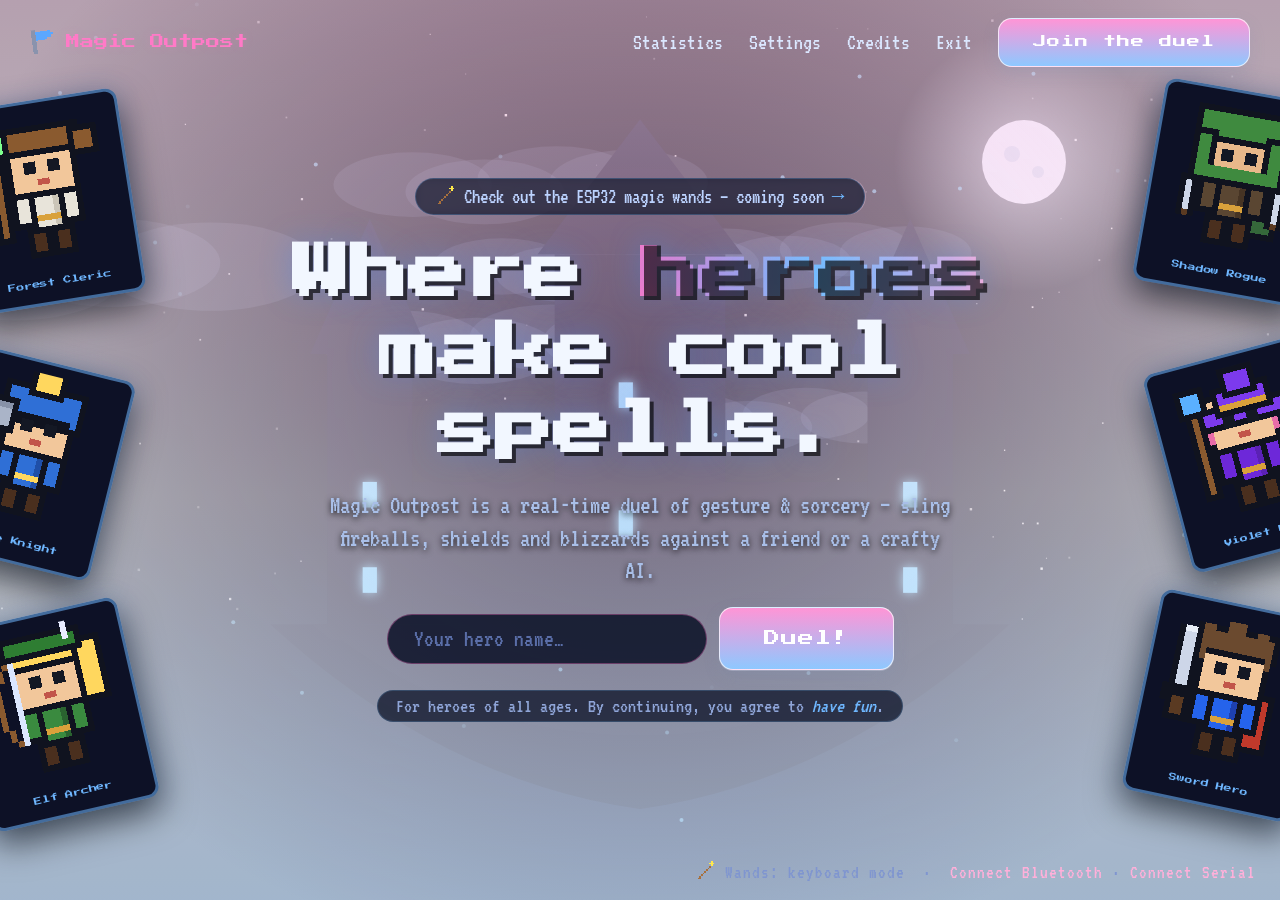
==== index.html @ 2cd87509 "Magic Outpost - browser wizard duel game (HTML/CSS/JS) Pixel-art RPG duel game with webcam portraits" ====
<!DOCTYPE html>
<html lang="en">
<head>
<meta charset="UTF-8">
<meta name="viewport" content="width=device-width, initial-scale=1.0">
<title>Magic Outpost — Wizard Duel</title>
<link rel="preconnect" href="https://fonts.googleapis.com">
<link href="https://fonts.googleapis.com/css2?family=Press+Start+2P&family=VT323&display=swap" rel="stylesheet">
<link rel="stylesheet" href="css/style.css">
</head>
<body>

<div id="app">

  <!-- ============ GAME CANVAS (backgrounds + battle rendering) ============ -->
  <canvas id="game-canvas"></canvas>

  <!-- Screen flash overlay (hit feedback) -->
  <div id="fx-flash"></div>

  <!-- ============ MAIN MENU (landing page) ============ -->
  <div class="screen active" id="screen-menu">
    <header class="menu-nav">
      <div class="nav-logo"><img data-icon="flag" class="pix-icon flag" alt=""> Magic Outpost</div>
      <nav class="nav-links">
        <a href="#" class="nav-link" data-action="stats">Statistics</a>
        <a href="#" class="nav-link" data-action="settings">Settings</a>
        <a href="#" class="nav-link" data-action="credits">Credits</a>
        <a href="#" class="nav-link" data-action="exit">Exit</a>
      </nav>
      <button class="btn pill-dark" data-action="start">Join the duel</button>
    </header>

    <!-- Tilted character cards hugging the screen edges -->
    <div class="polaroids" id="menu-polaroids"></div>

    <div class="hero">
      <div class="announce"><img data-icon="wand" class="pix-icon" alt="">
        Check out the ESP32 magic wands — coming soon <span>→</span></div>
      <h1 class="hero-title">Where <span class="grad">heroes</span><br>make cool spells.</h1>
      <p class="hero-sub">Magic Outpost is a real-time duel of gesture &amp; sorcery —
        sling fireballs, shields and blizzards against a friend or a crafty AI.</p>
      <div class="hero-cta">
        <input type="text" id="hero-name" class="hero-input" maxlength="14" placeholder="Your hero name…">
        <button class="btn pill-dark big" data-action="start">Duel!</button>
      </div>
      <div class="hero-note">For heroes of all ages. By continuing, you agree to <em>have fun</em>.</div>
    </div>

    <div class="wand-status" id="wand-status"><img data-icon="wand" class="pix-icon" alt="">
      <span id="wand-status-text">Wands: keyboard mode</span> &nbsp;·&nbsp;
      <a href="#" id="btn-connect-bt">Connect Bluetooth</a> ·
      <a href="#" id="btn-connect-serial">Connect Serial</a>
    </div>
  </div>

  <!-- ============ MODE SELECT ============ -->
  <div class="screen" id="screen-mode">
    <h2 class="screen-title">Choose Your Battle</h2>
    <div class="card-row">
      <button class="mode-card" data-mode="single">
        <div class="mode-icon"><img data-char="hero" alt=""></div>
        <h3>Single Player</h3>
        <p>Duel an enchanted AI hero</p>
      </button>
      <button class="mode-card" data-mode="two">
        <div class="mode-icon"><img data-char="knight" alt=""><img data-char="witch" alt=""></div>
        <h3>Two Player</h3>
        <p>Face a friend on one keyboard</p>
      </button>
    </div>
    <button class="btn btn-back" data-action="back-menu">← Back</button>
  </div>

  <!-- ============ WEBCAM CAPTURE ============ -->
  <div class="screen" id="screen-webcam">
    <h2 class="screen-title" id="webcam-title">Player 1 — Strike a Wizardly Pose!</h2>
    <div class="webcam-stage">
      <div class="portrait-ring">
        <video id="webcam-video" autoplay playsinline muted></video>
        <canvas id="webcam-preview" class="hidden"></canvas>
      </div>
    </div>
    <input type="text" id="player-name-input" class="name-input" maxlength="14" placeholder="Enter wizard name">
    <div class="btn-row">
      <button class="btn btn-primary" id="btn-capture">Capture</button>
      <button class="btn hidden" id="btn-retake">Retake</button>
      <button class="btn btn-primary hidden" id="btn-accept">Accept</button>
      <button class="btn" id="btn-skip-cam">Skip (no camera)</button>
    </div>
    <p class="hint" id="webcam-hint">Camera needs HTTPS or localhost. Skipping uses a generated portrait.</p>
  </div>

  <!-- ============ AI DIFFICULTY ============ -->
  <div class="screen" id="screen-difficulty">
    <h2 class="screen-title">Choose AI Difficulty</h2>
    <div class="card-row">
      <button class="mode-card diff" data-diff="easy"><div class="mode-icon"><img data-icon="moon" alt=""></div><h3>Easy</h3><p>A sleepy apprentice</p></button>
      <button class="mode-card diff" data-diff="medium"><div class="mode-icon"><img data-icon="star" alt=""></div><h3>Medium</h3><p>A studied sorcerer</p></button>
      <button class="mode-card diff" data-diff="hard"><div class="mode-icon"><img data-icon="skull" alt=""></div><h3>Hard</h3><p>An archmage of war</p></button>
    </div>
    <button class="btn btn-back" data-action="back-menu">← Back</button>
  </div>

  <!-- ============ BATTLE HUD ============ -->
  <div id="battle-hud" class="hidden">
    <div class="hud-player" id="hud-p1">
      <img class="hud-portrait" id="hud-p1-portrait" alt="P1">
      <div class="hud-info">
        <div class="hud-name" id="hud-p1-name">Player 1</div>
        <div class="hp-bar"><div class="hp-fill" id="hud-p1-hp"></div><span class="hp-text" id="hud-p1-hptext">100</span></div>
        <div class="cd-row" id="hud-p1-cds"></div>
        <div class="status-row" id="hud-p1-status"></div>
      </div>
    </div>
    <div class="hud-timer" id="hud-timer">0:00</div>
    <div class="hud-player right" id="hud-p2">
      <div class="hud-info">
        <div class="hud-name" id="hud-p2-name">Player 2</div>
        <div class="hp-bar"><div class="hp-fill" id="hud-p2-hp"></div><span class="hp-text" id="hud-p2-hptext">100</span></div>
        <div class="cd-row right" id="hud-p2-cds"></div>
        <div class="status-row right" id="hud-p2-status"></div>
      </div>
      <img class="hud-portrait" id="hud-p2-portrait" alt="P2">
    </div>
    <div class="hud-bottom">
      <div class="spell-bar" id="spellbar-p1"></div>
      <div class="spell-bar right" id="spellbar-p2"></div>
    </div>
  </div>

  <!-- ============ WIN SCREEN ============ -->
  <div class="screen" id="screen-win">
    <h2 class="win-title" id="win-title">Victory!</h2>
    <div class="win-portrait-ring"><img id="win-portrait" alt="Winner"></div>
    <div class="win-name" id="win-name"></div>
    <div class="win-stats" id="win-stats"></div>
    <div class="btn-row">
      <button class="btn btn-primary" data-action="play-again">Play Again</button>
      <button class="btn" data-action="back-menu">Main Menu</button>
    </div>
  </div>

  <!-- ============ STATISTICS ============ -->
  <div class="screen" id="screen-stats">
    <h2 class="screen-title">Hall of Records</h2>
    <div class="stats-grid" id="stats-grid"></div>
    <button class="btn btn-back" data-action="back-menu">← Back</button>
  </div>

  <!-- ============ SETTINGS ============ -->
  <div class="screen" id="screen-settings">
    <h2 class="screen-title">Settings</h2>
    <div class="settings-panel">
      <label class="setting-row">Music Volume
        <input type="range" id="set-music" min="0" max="100" value="60"></label>
      <label class="setting-row">Effects Volume
        <input type="range" id="set-sfx" min="0" max="100" value="80"></label>
      <label class="setting-row">Resolution
        <select id="set-resolution">
          <option value="0.75">Low (960×540)</option>
          <option value="1" selected>Medium (1280×720)</option>
          <option value="1.5">High (1920×1080)</option>
        </select></label>
      <label class="setting-row">Particle Quality
        <select id="set-particles">
          <option value="0.4">Low</option>
          <option value="1" selected>Medium</option>
          <option value="1.6">High</option>
        </select></label>
      <label class="setting-row">Animation Quality
        <select id="set-anim">
          <option value="low">Low</option>
          <option value="high" selected>High</option>
        </select></label>
      <div class="setting-row">
        <button class="btn small" id="btn-fullscreen">Toggle Fullscreen</button>
        <button class="btn small btn-danger" id="btn-reset-stats">Reset Statistics</button>
      </div>
    </div>
    <button class="btn btn-back" data-action="back-menu">← Back</button>
  </div>

  <!-- ============ CREDITS ============ -->
  <div class="screen" id="screen-credits">
    <h2 class="screen-title">Credits</h2>
    <div class="credits-body">
      <p><strong>Magic Outpost</strong> — Engineering Capstone Demonstration</p>
      <p>Game design, code &amp; procedural art — <em>Your Team Name</em></p>
      <p>Built with vanilla HTML · CSS · JavaScript · Canvas · Web Audio</p>
      <p>Future hardware: ESP32 gesture-recognition magic wands<br>(Web Bluetooth &amp; Web Serial)</p>
      <p class="rune-line"><img data-icon="star" class="pix-icon" alt="">
        <img data-icon="star" class="pix-icon" alt="">
        <img data-icon="star" class="pix-icon" alt=""></p>
    </div>
    <button class="btn btn-back" data-action="back-menu">← Back</button>
  </div>

</div>

<!-- Modular game scripts (load order matters — plain scripts so file:// works) -->
<script src="js/storage.js"></script>
<script src="js/settings.js"></script>
<script src="js/stats.js"></script>
<script src="js/audio.js"></script>
<script src="js/icons.js"></script>
<script src="js/input.js"></script>
<script src="js/esp32.js"></script>
<script src="js/webcam.js"></script>
<script src="js/effects.js"></script>
<script src="js/camera.js"></script>
<script src="js/backgrounds.js"></script>
<script src="js/spell.js"></script>
<script src="js/player.js"></script>
<script src="js/ai.js"></script>
<script src="js/battle.js"></script>
<script src="js/spritesheet.js"></script>
<script src="js/main.js"></script>
</body>
</html>
---- css/style.css ----
/* ============================================================
   MAGIC OUTPOST — Fantasy UI (blue & gold, glow, blur, rounded)
   ============================================================ */

:root {
  --gold: #ff7ac7;               /* lighter pink accent */
  --gold-dim: #ffb0da;
  --blue-deep: #f7fbff;          /* light sky backdrop */
  --blue-mid: #dcefff;
  --blue-glow: #7dc4ff;
  --panel: rgba(255, 255, 255, 0.78);
  --panel-border: rgba(255, 122, 199, 0.35);
  --text: #3f4d6b;
  --font-title: 'Press Start 2P', 'Courier New', monospace;
  --font-body: 'VT323', 'Courier New', monospace;
}

* { margin: 0; padding: 0; box-sizing: border-box; user-select: none; }

html, body {
  width: 100%; height: 100%;
  overflow: hidden;
  background: linear-gradient(135deg, #fef7ff 0%, #f4fbff 60%, #eef8ff 100%);
  color: var(--text);
  font-family: var(--font-body);
  font-size: 21px;
}

#app { position: fixed; inset: 0; }

#game-canvas {
  position: absolute; inset: 0;
  width: 100%; height: 100%;
  display: block;
}

/* Screen flash overlay for hit feedback */
#fx-flash {
  position: absolute; inset: 0;
  pointer-events: none;
  background: #fff; opacity: 0;
  transition: opacity 0.08s linear;
  z-index: 40;
}

/* ---------- Screens ---------- */
.screen {
  position: absolute; inset: 0;
  display: none;
  flex-direction: column;
  align-items: center;
  justify-content: center;
  gap: 22px;
  z-index: 20;
  padding: 24px;
  text-align: center;
  animation: screenIn 0.45s ease both;
}
.screen.active { display: flex; }

@keyframes screenIn {
  from { opacity: 0; transform: scale(1.03); filter: blur(6px); }
  to   { opacity: 1; transform: scale(1);    filter: blur(0); }
}

.hidden { display: none !important; }

/* ---------- Main menu: black & blue landing page ----------
   The animated night-castle canvas shows through; a vignette
   keeps the hero copy readable (Hack-Club-style layout). */
#screen-menu {
  justify-content: center;
  background:
    linear-gradient(180deg, rgba(255,122,199,0.16) 0%, rgba(255,255,255,0.2) 55%, rgba(125,196,255,0.22) 100%),
    radial-gradient(ellipse at 50% 42%, rgba(255,182,221,0.26), rgba(255,255,255,0.65) 80%);
  color: #4c5872;
}

/* Top navigation bar */
.menu-nav {
  position: absolute; top: 0; left: 0; right: 0;
  display: flex; align-items: center; gap: 26px;
  padding: 18px 30px;
  z-index: 3;
}
.nav-logo {
  font-family: var(--font-title);
  font-size: 14px; color: #ff7ac7;
  display: flex; align-items: center; gap: 10px;
  text-shadow: 0 0 10px rgba(255,122,199,0.2);
}
.nav-logo .flag {
  width: 26px; height: 26px;
  transform: rotate(-8deg);
  animation: flagWave 2.4s ease-in-out infinite alternate;
}
@keyframes flagWave { to { transform: rotate(6deg); } }

.nav-links { display: flex; gap: 26px; margin-left: auto; }
.nav-link {
  font-family: var(--font-body);
  font-size: 22px; color: #dbe7ff; text-decoration: none;
  transition: color 0.15s, transform 0.15s;
}
.nav-link:hover { color: #6fb7ff; transform: translateY(-2px); }

/* Blue pill buttons (Hack-Club style CTA) */
.pill-dark {
  background: linear-gradient(135deg, #ff8fd6, #8dc9ff);
  border: none; border-radius: 999px;
  color: #fff; font-size: 11px;
  padding: 13px 26px;
  box-shadow: 0 6px 16px rgba(120, 142, 180, 0.18), 0 0 16px rgba(255,122,199,0.2);
}
.pill-dark:hover {
  background: linear-gradient(135deg, #ff9fe0, #9ed0ff); color: #fff; border: none;
  box-shadow: 0 8px 20px rgba(120, 142, 180, 0.22), 0 0 20px rgba(125,196,255,0.25);
}
.pill-dark.big { font-size: 16px; padding: 18px 44px; }

/* Hero name input + button (like the email/Join row) */
.hero-cta { display: flex; gap: 12px; align-items: center; }
.hero-input {
  font-family: var(--font-body); font-size: 24px;
  color: #dbe7ff; background: rgba(10,16,38,0.85);
  border: 1px solid var(--panel-border);
  border-radius: 999px; padding: 12px 26px;
  width: 320px; outline: none;
}
.hero-input:focus { border-color: #6fb7ff; box-shadow: 0 0 16px rgba(61,139,255,0.4); }
.hero-input::placeholder { color: #5a6ea8; }

/* Hero copy */
.hero {
  position: relative; z-index: 2;
  display: flex; flex-direction: column; align-items: center; gap: 20px;
  max-width: 860px;
}
.announce {
  font-family: var(--font-body); font-size: 21px;
  color: #bcd3ff;
  background: rgba(10,16,38,0.75);
  border: 1px solid rgba(111,183,255,0.25);
  border-radius: 999px; padding: 6px 20px;
  backdrop-filter: blur(4px);
  display: flex; align-items: center; gap: 8px;
}
.announce span { color: #6fb7ff; }

.hero-title {
  font-family: var(--font-title);
  font-size: clamp(26px, 4.6vw, 58px);
  line-height: 1.35;
  color: #f2f7ff;
  text-shadow: 4px 4px 0 rgba(0,0,0,0.65), 0 0 30px rgba(61,139,255,0.35);
}
.hero-title .grad {
  background: linear-gradient(92deg, #ff7ac7, #7dc4ff, #ffb0da);
  -webkit-background-clip: text;
  background-clip: text;
  color: transparent;
}

.hero-sub {
  font-size: 26px;
  color: #a9bfe8; max-width: 620px; line-height: 1.25;
  text-shadow: 0 2px 6px rgba(0,0,0,0.8);
}

.hero-note {
  font-family: var(--font-body); font-size: 20px;
  color: #8fa5d8;
  background: rgba(10,16,38,0.75);
  border: 1px solid rgba(111,183,255,0.2);
  border-radius: 999px; padding: 5px 18px;
}
.hero-note em { color: #6fb7ff; }

/* Tilted character cards stacked along both edges (HC-style) */
.polaroids { position: absolute; inset: 0; pointer-events: none; z-index: 1; }
.polaroid {
  position: absolute;
  width: 170px;
  background: #0d1126;
  border: 3px solid rgba(111,183,255,0.55);
  padding: 10px 10px 6px;
  border-radius: 12px;
  box-shadow: 0 14px 34px rgba(0, 0, 0, 0.6), 0 0 24px rgba(61,139,255,0.18);
  transform: rotate(var(--rot, 0deg));
  animation: polaroidFloat 5s ease-in-out infinite alternate;
}
.polaroid img {
  width: 100%; display: block;
  image-rendering: pixelated;
}
.polaroid .cap {
  font-family: var(--font-title);
  font-size: 8px; color: #6fb7ff; text-align: center;
  padding: 8px 0 6px; line-height: 1.6;
}
@keyframes polaroidFloat {
  from { transform: rotate(var(--rot, 0deg)) translateY(-5px); }
  to   { transform: rotate(var(--rot, 0deg)) translateY(7px); }
}
@media (max-width: 1050px) { .polaroids { display: none; } }

/* Crisp pixel icons everywhere */
.pix-icon { image-rendering: pixelated; vertical-align: -0.15em; width: 20px; height: 20px; }
.mode-card .mode-icon img { width: 84px; height: auto; image-rendering: pixelated; margin: 0 -6px; }

/* ---------- Buttons ---------- */
.btn {
  font-family: var(--font-title);
  font-size: 13px;
  letter-spacing: 1px;
  line-height: 1.6;
  color: #ffffff;
  background: linear-gradient(180deg, #ff95d6, #8ec8ff);
  border: 1px solid rgba(255,255,255,0.7);
  border-radius: 14px;
  padding: 13px 34px;
  cursor: pointer;
  backdrop-filter: blur(6px);
  box-shadow: 0 6px 16px rgba(120, 142, 180, 0.18);
  transition: transform 0.15s ease, box-shadow 0.2s ease, border-color 0.2s, color 0.2s;
}
.btn:hover {
  transform: translateY(-3px) scale(1.04);
  border-color: #ff9ddc;
  color: #ffffff;
  box-shadow: 0 8px 22px rgba(120, 142, 180, 0.24);
}
.btn:active { transform: translateY(0) scale(0.98); }
.btn-primary { border-color: var(--gold); box-shadow: 0 6px 18px rgba(0,0,0,0.5), 0 0 18px rgba(245,197,66,0.25); }
.btn-danger:hover { border-color: #ff6b6b; color: #ff9a9a; box-shadow: 0 10px 28px rgba(0,0,0,0.6), 0 0 22px rgba(255,80,80,0.3); }
.btn-back { position: absolute; left: 28px; bottom: 24px; font-size: 11px; padding: 10px 22px; }
.btn.small { font-size: 10px; padding: 9px 18px; }
.btn-row { display: flex; gap: 14px; flex-wrap: wrap; justify-content: center; }

.wand-status {
  position: absolute; bottom: 18px; right: 24px;
  font-size: 19px; color: #7f95d0; letter-spacing: 1px;
  z-index: 3;
}
.wand-status a { color: var(--gold-dim); text-decoration: none; }
.wand-status a:hover { color: var(--gold); text-shadow: 0 0 8px var(--gold); }

/* ---------- Titles / cards ---------- */
.screen-title {
  font-family: var(--font-title);
  font-size: clamp(16px, 2.8vw, 28px);
  line-height: 1.5;
  color: var(--gold);
  letter-spacing: 1px;
  text-shadow: 0 0 16px rgba(245,197,66,0.5), 0 4px 12px rgba(0,0,0,0.8);
}

.card-row { display: flex; gap: 26px; flex-wrap: wrap; justify-content: center; }

.mode-card {
  width: 250px; padding: 30px 22px;
  background: var(--panel);
  border: 1px solid var(--panel-border);
  border-radius: 22px;
  color: var(--text);
  cursor: pointer;
  backdrop-filter: blur(10px);
  box-shadow: 0 12px 34px rgba(0,0,0,0.55);
  transition: transform 0.18s ease, box-shadow 0.25s, border-color 0.25s;
  font-family: var(--font-body);
}
.mode-card:hover {
  transform: translateY(-8px) scale(1.03);
  border-color: var(--gold);
  box-shadow: 0 18px 44px rgba(0,0,0,0.65), 0 0 34px rgba(74,125,255,0.35);
}
.mode-card .mode-icon { font-size: 52px; margin-bottom: 12px; filter: drop-shadow(0 0 12px var(--blue-glow)); }
.mode-card h3 { font-family: var(--font-title); color: var(--gold); font-size: 14px; letter-spacing: 1px; margin-bottom: 10px; line-height: 1.5; }
.mode-card p { color: #a9bfe8; font-size: 21px; }

/* ---------- Webcam ---------- */
.webcam-stage { display: flex; justify-content: center; }

.portrait-ring {
  width: 300px; height: 300px;
  border-radius: 50%;
  overflow: hidden;
  border: 4px solid var(--gold);
  box-shadow: 0 0 34px rgba(245,197,66,0.5), 0 0 90px rgba(74,125,255,0.35), inset 0 0 24px rgba(0,0,0,0.6);
  position: relative;
  background: #060818;
}
.portrait-ring video, .portrait-ring canvas {
  position: absolute; inset: 0;
  width: 100%; height: 100%;
  object-fit: cover;
  transform: scaleX(-1); /* mirror preview */
}
.portrait-ring canvas { transform: none; }

.name-input {
  font-family: var(--font-title);
  font-size: 13px; text-align: center; letter-spacing: 1px;
  color: var(--gold);
  background: var(--panel);
  border: 1px solid var(--panel-border);
  border-radius: 12px;
  padding: 10px 18px; width: 300px;
  outline: none;
}
.name-input:focus { border-color: var(--gold); box-shadow: 0 0 16px rgba(245,197,66,0.35); }
.hint { color: #7f95d0; font-size: 20px; }

/* ---------- Battle HUD ---------- */
#battle-hud { position: absolute; inset: 0; z-index: 25; pointer-events: none; }

.hud-player {
  position: absolute; top: 18px; left: 18px;
  display: flex; gap: 12px; align-items: center;
  background: var(--panel);
  border: 1px solid var(--panel-border);
  border-radius: 18px;
  padding: 10px 16px 10px 10px;
  backdrop-filter: blur(8px);
  box-shadow: 0 8px 24px rgba(0,0,0,0.55);
  min-width: 290px;
}
.hud-player.right { left: auto; right: 18px; padding: 10px 10px 10px 16px; }
.hud-player.right .hud-info { text-align: right; }

.hud-portrait {
  width: 72px; height: 72px; border-radius: 50%;
  border: 3px solid var(--gold);
  box-shadow: 0 0 16px rgba(245,197,66,0.5);
  object-fit: cover; background: #060818;
}
.hud-name { font-family: var(--font-title); font-size: 10px; color: var(--gold); letter-spacing: 1px; margin-bottom: 6px; }

.hp-bar {
  position: relative; width: 210px; height: 18px;
  background: rgba(0,0,0,0.55);
  border: 1px solid rgba(255,255,255,0.2);
  border-radius: 9px; overflow: hidden;
}
.hud-player.right .hp-bar { margin-left: auto; }
.hp-fill {
  height: 100%; width: 100%;
  background: linear-gradient(90deg, #2eff8b, #0f9d58);
  border-radius: 9px;
  transition: width 0.3s ease, background 0.3s;
  box-shadow: 0 0 12px rgba(46,255,139,0.5);
}
.hp-fill.mid { background: linear-gradient(90deg, #ffd166, #e09b00); }
.hp-fill.low { background: linear-gradient(90deg, #ff5f5f, #b71c1c); }
.hp-text {
  position: absolute; inset: 0;
  font-size: 9px; font-family: var(--font-title);
  display: flex; align-items: center; justify-content: center;
  color: #fff; text-shadow: 0 1px 3px #000;
}

.cd-row { display: flex; gap: 5px; margin-top: 6px; }
.cd-row.right { justify-content: flex-end; }
.cd-pip {
  width: 26px; height: 26px; border-radius: 8px;
  background: rgba(0,0,0,0.5);
  border: 1px solid rgba(255,255,255,0.18);
  position: relative; overflow: hidden;
  font-size: 14px; line-height: 25px; text-align: center;
}
.cd-pip .cd-fill {
  position: absolute; left: 0; bottom: 0; width: 100%;
  background: rgba(20, 30, 70, 0.85);
  height: 0%;
}
.cd-pip .cd-icon { position: relative; z-index: 1; }
.cd-pip.ready { border-color: var(--gold); box-shadow: 0 0 8px rgba(245,197,66,0.4); }

.status-row { display: flex; gap: 6px; margin-top: 5px; min-height: 18px; font-size: 14px; }
.status-row.right { justify-content: flex-end; }
.status-chip {
  background: rgba(255,74,181,0.22);
  border: 1px solid rgba(255,154,213,0.6);
  border-radius: 8px; padding: 0 7px; font-size: 16px;
}

.hud-timer {
  position: absolute; top: 20px; left: 50%; transform: translateX(-50%);
  font-family: var(--font-title); font-size: 16px; color: var(--gold);
  background: var(--panel);
  border: 1px solid var(--panel-border);
  border-radius: 14px; padding: 8px 22px;
  backdrop-filter: blur(8px);
  text-shadow: 0 0 10px rgba(245,197,66,0.6);
}

.hud-bottom {
  position: absolute; bottom: 14px; left: 0; right: 0;
  display: flex; justify-content: space-between;
  padding: 0 26px;
}
.spell-bar {
  display: flex; gap: 10px;
  background: var(--panel);
  border: 1px solid var(--panel-border);
  border-radius: 16px; padding: 8px 12px;
  backdrop-filter: blur(8px);
}
.spell-slot {
  width: 54px; height: 54px; border-radius: 12px;
  background: rgba(0,0,0,0.5);
  border: 1px solid rgba(255,255,255,0.2);
  position: relative; overflow: hidden;
  text-align: center;
}
.spell-slot .icon { font-size: 26px; line-height: 40px; position: relative; z-index: 1; }
.spell-slot .key {
  position: absolute; bottom: 2px; left: 0; right: 0;
  font-family: var(--font-title); font-size: 8px; color: var(--gold);
  z-index: 1;
}
.spell-slot .cool {
  position: absolute; left: 0; bottom: 0; width: 100%;
  background: rgba(8, 12, 34, 0.88); height: 0%;
}
.spell-slot.ready { border-color: var(--gold); box-shadow: 0 0 12px rgba(245,197,66,0.35); }
.spell-slot.flash { animation: slotFlash 0.3s ease; }
@keyframes slotFlash { 50% { box-shadow: 0 0 26px var(--gold); transform: scale(1.12); } }

/* ---------- Win screen ---------- */
.win-title {
  font-family: var(--font-title);
  font-size: clamp(24px, 4.5vw, 46px);
  color: var(--gold); letter-spacing: 2px;
  text-shadow: 0 0 20px rgba(245,197,66,0.8), 0 6px 20px rgba(0,0,0,0.8);
  animation: winPulse 1.6s ease-in-out infinite alternate;
}
@keyframes winPulse { to { transform: scale(1.05); filter: brightness(1.3); } }

.win-portrait-ring {
  width: 190px; height: 190px; border-radius: 50%;
  border: 5px solid var(--gold);
  overflow: hidden;
  box-shadow: 0 0 44px rgba(245,197,66,0.7), 0 0 110px rgba(74,125,255,0.4);
  animation: winFloat 3s ease-in-out infinite alternate;
}
.win-portrait-ring img { width: 100%; height: 100%; object-fit: cover; }
@keyframes winFloat { from { transform: translateY(-6px); } to { transform: translateY(8px); } }

.win-name { font-family: var(--font-title); font-size: 15px; line-height: 1.6; color: #cfe0ff; letter-spacing: 1px; text-shadow: 0 0 14px var(--blue-glow); }

.win-stats {
  display: grid; grid-template-columns: repeat(2, minmax(190px, 1fr));
  gap: 8px 30px;
  background: var(--panel);
  border: 1px solid var(--panel-border);
  border-radius: 18px; padding: 18px 30px;
  backdrop-filter: blur(8px);
  font-size: 21px;
}
.win-stats .k { color: #8fa5d8; }
.win-stats .v { color: var(--gold); font-family: var(--font-title); font-size: 12px; }

/* ---------- Statistics ---------- */
.stats-grid {
  display: grid; grid-template-columns: repeat(auto-fit, minmax(210px, 1fr));
  gap: 14px; max-width: 940px; width: 100%;
}
.stat-card {
  background: var(--panel);
  border: 1px solid var(--panel-border);
  border-radius: 16px; padding: 16px;
  backdrop-filter: blur(8px);
  box-shadow: 0 8px 20px rgba(0,0,0,0.45);
}
.stat-card .label { color: #8fa5d8; font-size: 19px; letter-spacing: 1px; }
.stat-card .value { font-family: var(--font-title); font-size: 15px; color: var(--gold); margin-top: 8px; text-shadow: 0 0 10px rgba(111,183,255,0.4); }

/* ---------- Settings ---------- */
.settings-panel {
  display: flex; flex-direction: column; gap: 16px;
  background: var(--panel);
  border: 1px solid var(--panel-border);
  border-radius: 20px; padding: 28px 36px;
  backdrop-filter: blur(10px);
  min-width: 420px;
  box-shadow: 0 14px 38px rgba(0,0,0,0.55);
}
.setting-row {
  display: flex; justify-content: space-between; align-items: center; gap: 24px;
  font-family: var(--font-title); font-size: 11px; letter-spacing: 1px; line-height: 1.6;
}
.setting-row input[type="range"] { width: 190px; accent-color: var(--gold); }
.setting-row select {
  background: var(--blue-mid); color: var(--text);
  border: 1px solid var(--panel-border); border-radius: 10px;
  font-family: var(--font-body); font-size: 19px; padding: 6px 10px;
}

/* ---------- Credits ---------- */
.credits-body {
  background: var(--panel);
  border: 1px solid var(--panel-border);
  border-radius: 20px; padding: 34px 44px;
  backdrop-filter: blur(10px);
  font-size: 22px; line-height: 1.8;
  max-width: 620px;
}
.credits-body strong { color: var(--gold); font-family: var(--font-title); font-size: 14px; letter-spacing: 1px; }
.rune-line { color: var(--gold); font-size: 26px; margin-top: 10px; text-shadow: 0 0 14px var(--gold); }

/* ---------- Responsive ---------- */
@media (max-width: 760px) {
  .hud-player { min-width: 0; }
  .hp-bar { width: 130px; }
  .settings-panel { min-width: 0; width: 92%; }
  .win-stats { grid-template-columns: 1fr; }
}
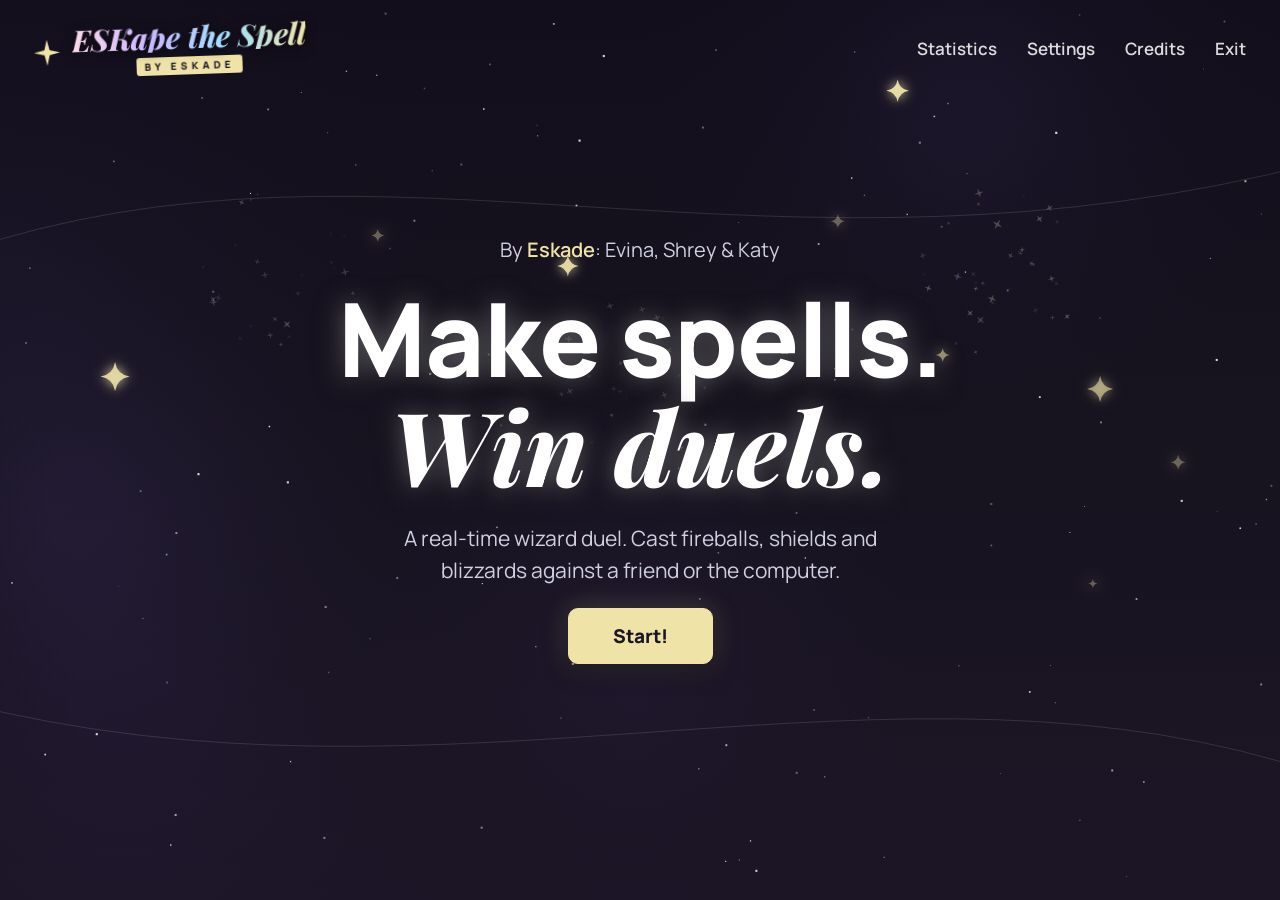
==== commit 6caa9970: "Rename to ESKape the Spell and restyle in Stardance theme - Dark space theme: starfield, nebula stre" ====
--- a/index.html
+++ b/index.html
@@ -3,9 +3,9 @@
 <head>
 <meta charset="UTF-8">
 <meta name="viewport" content="width=device-width, initial-scale=1.0">
-<title>Magic Outpost — Wizard Duel</title>
+<title>ESKape the Spell: Make spells. Win duels.</title>
 <link rel="preconnect" href="https://fonts.googleapis.com">
-<link href="https://fonts.googleapis.com/css2?family=Press+Start+2P&family=VT323&display=swap" rel="stylesheet">
+<link href="https://fonts.googleapis.com/css2?family=Manrope:wght@400;600;800&family=Playfair+Display:ital,wght@1,600;1,800&display=swap" rel="stylesheet">
 <link rel="stylesheet" href="css/style.css">
 </head>
 <body>
@@ -18,88 +18,86 @@
   <!-- Screen flash overlay (hit feedback) -->
   <div id="fx-flash"></div>
 
-  <!-- ============ MAIN MENU (landing page) ============ -->
+  <!-- ============ MAIN MENU ============ -->
   <div class="screen active" id="screen-menu">
     <header class="menu-nav">
-      <div class="nav-logo"><img data-icon="flag" class="pix-icon flag" alt=""> Magic Outpost</div>
+      <div class="logo-block">
+        <div class="star4 logo-star"></div>
+        <div>
+          <div class="logo-script">ESKape the Spell</div>
+          <div class="logo-banner">by Eskade</div>
+        </div>
+      </div>
       <nav class="nav-links">
         <a href="#" class="nav-link" data-action="stats">Statistics</a>
         <a href="#" class="nav-link" data-action="settings">Settings</a>
         <a href="#" class="nav-link" data-action="credits">Credits</a>
         <a href="#" class="nav-link" data-action="exit">Exit</a>
       </nav>
-      <button class="btn pill-dark" data-action="start">Join the duel</button>
     </header>
 
-    <!-- Tilted character cards hugging the screen edges -->
-    <div class="polaroids" id="menu-polaroids"></div>
-
     <div class="hero">
-      <div class="announce"><img data-icon="wand" class="pix-icon" alt="">
-        Check out the ESP32 magic wands — coming soon <span>→</span></div>
-      <h1 class="hero-title">Where <span class="grad">heroes</span><br>make cool spells.</h1>
-      <p class="hero-sub">Magic Outpost is a real-time duel of gesture &amp; sorcery —
-        sling fireballs, shields and blizzards against a friend or a crafty AI.</p>
-      <div class="hero-cta">
-        <input type="text" id="hero-name" class="hero-input" maxlength="14" placeholder="Your hero name…">
-        <button class="btn pill-dark big" data-action="start">Duel!</button>
-      </div>
-      <div class="hero-note">For heroes of all ages. By continuing, you agree to <em>have fun</em>.</div>
-    </div>
-
-    <div class="wand-status" id="wand-status"><img data-icon="wand" class="pix-icon" alt="">
-      <span id="wand-status-text">Wands: keyboard mode</span> &nbsp;·&nbsp;
-      <a href="#" id="btn-connect-bt">Connect Bluetooth</a> ·
-      <a href="#" id="btn-connect-serial">Connect Serial</a>
-    </div>
+      <p class="byline">By <span>Eskade</span>: Evina, Shrey &amp; Katy</p>
+      <h1 class="hero-title">Make spells.<br><em class="accent">Win duels.</em></h1>
+      <p class="hero-sub">A real-time wizard duel. Cast fireballs, shields and
+        blizzards against a friend or the computer.</p>
+      <button class="btn cta" data-action="start">Start!</button>
+    </div>
+
   </div>
 
   <!-- ============ MODE SELECT ============ -->
   <div class="screen" id="screen-mode">
-    <h2 class="screen-title">Choose Your Battle</h2>
+    <h2 class="screen-title">Choose your <em class="accent">battle</em>.</h2>
     <div class="card-row">
       <button class="mode-card" data-mode="single">
-        <div class="mode-icon"><img data-char="hero" alt=""></div>
+        <div class="star-row"><div class="star4"></div></div>
         <h3>Single Player</h3>
-        <p>Duel an enchanted AI hero</p>
+        <p>duel the computer</p>
       </button>
       <button class="mode-card" data-mode="two">
-        <div class="mode-icon"><img data-char="knight" alt=""><img data-char="witch" alt=""></div>
+        <div class="star-row"><div class="star4"></div><div class="star4"></div></div>
         <h3>Two Player</h3>
-        <p>Face a friend on one keyboard</p>
+        <p>one keyboard, two wizards</p>
       </button>
     </div>
-    <button class="btn btn-back" data-action="back-menu">← Back</button>
+    <button class="btn btn-back" data-action="back-menu">Back</button>
   </div>
 
   <!-- ============ WEBCAM CAPTURE ============ -->
   <div class="screen" id="screen-webcam">
-    <h2 class="screen-title" id="webcam-title">Player 1 — Strike a Wizardly Pose!</h2>
+    <h2 class="screen-title" id="webcam-title">Strike a pose.</h2>
     <div class="webcam-stage">
       <div class="portrait-ring">
         <video id="webcam-video" autoplay playsinline muted></video>
         <canvas id="webcam-preview" class="hidden"></canvas>
       </div>
     </div>
-    <input type="text" id="player-name-input" class="name-input" maxlength="14" placeholder="Enter wizard name">
+    <input type="text" id="player-name-input" class="name-input" maxlength="14" placeholder="Enter your name…">
     <div class="btn-row">
-      <button class="btn btn-primary" id="btn-capture">Capture</button>
+      <button class="btn cta" id="btn-capture">Capture</button>
       <button class="btn hidden" id="btn-retake">Retake</button>
-      <button class="btn btn-primary hidden" id="btn-accept">Accept</button>
-      <button class="btn" id="btn-skip-cam">Skip (no camera)</button>
-    </div>
-    <p class="hint" id="webcam-hint">Camera needs HTTPS or localhost. Skipping uses a generated portrait.</p>
+      <button class="btn cta hidden" id="btn-accept">Accept</button>
+      <button class="btn" id="btn-skip-cam">Skip</button>
+    </div>
+    <p class="hint" id="webcam-hint">Camera needs HTTPS or localhost. Skip uses a generated portrait.</p>
   </div>
 
   <!-- ============ AI DIFFICULTY ============ -->
   <div class="screen" id="screen-difficulty">
-    <h2 class="screen-title">Choose AI Difficulty</h2>
+    <h2 class="screen-title">How <em class="accent">hard</em>?</h2>
     <div class="card-row">
-      <button class="mode-card diff" data-diff="easy"><div class="mode-icon"><img data-icon="moon" alt=""></div><h3>Easy</h3><p>A sleepy apprentice</p></button>
-      <button class="mode-card diff" data-diff="medium"><div class="mode-icon"><img data-icon="star" alt=""></div><h3>Medium</h3><p>A studied sorcerer</p></button>
-      <button class="mode-card diff" data-diff="hard"><div class="mode-icon"><img data-icon="skull" alt=""></div><h3>Hard</h3><p>An archmage of war</p></button>
-    </div>
-    <button class="btn btn-back" data-action="back-menu">← Back</button>
+      <button class="mode-card diff" data-diff="easy">
+        <div class="star-row"><div class="star4"></div></div>
+        <h3>Easy</h3><p>a gentle warm-up</p></button>
+      <button class="mode-card diff" data-diff="medium">
+        <div class="star-row"><div class="star4"></div><div class="star4"></div></div>
+        <h3>Medium</h3><p>a fair fight</p></button>
+      <button class="mode-card diff" data-diff="hard">
+        <div class="star-row"><div class="star4"></div><div class="star4"></div><div class="star4"></div></div>
+        <h3>Hard</h3><p>good luck</p></button>
+    </div>
+    <button class="btn btn-back" data-action="back-menu">Back</button>
   </div>
 
   <!-- ============ BATTLE HUD ============ -->
@@ -134,24 +132,24 @@
     <h2 class="win-title" id="win-title">Victory!</h2>
     <div class="win-portrait-ring"><img id="win-portrait" alt="Winner"></div>
     <div class="win-name" id="win-name"></div>
-    <div class="win-stats" id="win-stats"></div>
+    <div class="win-stats framed" id="win-stats"></div>
     <div class="btn-row">
-      <button class="btn btn-primary" data-action="play-again">Play Again</button>
+      <button class="btn cta" data-action="play-again">Play Again</button>
       <button class="btn" data-action="back-menu">Main Menu</button>
     </div>
   </div>
 
   <!-- ============ STATISTICS ============ -->
   <div class="screen" id="screen-stats">
-    <h2 class="screen-title">Hall of Records</h2>
+    <h2 class="screen-title">Your <em class="accent">records</em>.</h2>
     <div class="stats-grid" id="stats-grid"></div>
-    <button class="btn btn-back" data-action="back-menu">← Back</button>
+    <button class="btn btn-back" data-action="back-menu">Back</button>
   </div>
 
   <!-- ============ SETTINGS ============ -->
   <div class="screen" id="screen-settings">
     <h2 class="screen-title">Settings</h2>
-    <div class="settings-panel">
+    <div class="settings-panel framed">
       <label class="setting-row">Music Volume
         <input type="range" id="set-music" min="0" max="100" value="60"></label>
       <label class="setting-row">Effects Volume
@@ -178,22 +176,19 @@
         <button class="btn small btn-danger" id="btn-reset-stats">Reset Statistics</button>
       </div>
     </div>
-    <button class="btn btn-back" data-action="back-menu">← Back</button>
+    <button class="btn btn-back" data-action="back-menu">Back</button>
   </div>
 
   <!-- ============ CREDITS ============ -->
   <div class="screen" id="screen-credits">
-    <h2 class="screen-title">Credits</h2>
-    <div class="credits-body">
-      <p><strong>Magic Outpost</strong> — Engineering Capstone Demonstration</p>
-      <p>Game design, code &amp; procedural art — <em>Your Team Name</em></p>
-      <p>Built with vanilla HTML · CSS · JavaScript · Canvas · Web Audio</p>
-      <p>Future hardware: ESP32 gesture-recognition magic wands<br>(Web Bluetooth &amp; Web Serial)</p>
-      <p class="rune-line"><img data-icon="star" class="pix-icon" alt="">
-        <img data-icon="star" class="pix-icon" alt="">
-        <img data-icon="star" class="pix-icon" alt=""></p>
-    </div>
-    <button class="btn btn-back" data-action="back-menu">← Back</button>
+    <h2 class="screen-title">What <em class="accent">is</em> this?</h2>
+    <div class="credits-body framed">
+      <p><strong>ESKape the Spell</strong> is a real-time wizard duel,
+        built to be played with ESP32 gesture-recognition magic wands.</p>
+      <p class="made-by">Made by <em>Eskade</em>: Evina, Shrey &amp; Katy.</p>
+      <p class="rune-line"><span class="star4"></span><span class="star4 big"></span><span class="star4"></span></p>
+    </div>
+    <button class="btn btn-back" data-action="back-menu">Back</button>
   </div>
 
 </div>
--- a/css/style.css
+++ b/css/style.css
@@ -1,18 +1,22 @@
 /* ============================================================
-   MAGIC OUTPOST — Fantasy UI (blue & gold, glow, blur, rounded)
+   MAGIC OUTPOST — Stardance-inspired theme
+   Near-black space backdrop · white glowing headings with
+   italic serif accents · cream/gold stars, frames & buttons.
+   Made by Evina, Shrey & Katy.
    ============================================================ */
 
 :root {
-  --gold: #ff7ac7;               /* lighter pink accent */
-  --gold-dim: #ffb0da;
-  --blue-deep: #f7fbff;          /* light sky backdrop */
-  --blue-mid: #dcefff;
-  --blue-glow: #7dc4ff;
-  --panel: rgba(255, 255, 255, 0.78);
-  --panel-border: rgba(255, 122, 199, 0.35);
-  --text: #3f4d6b;
-  --font-title: 'Press Start 2P', 'Courier New', monospace;
-  --font-body: 'VT323', 'Courier New', monospace;
+  --bg: #17131f;                  /* deep space plum-black */
+  --panel: rgba(23, 18, 34, 0.82);
+  --panel-border: rgba(190, 185, 220, 0.4);
+  --cream: #efe3a8;               /* gold-cream accent */
+  --cream-dim: #cbbd7a;
+  --gold: #eadd9a;                /* legacy accent var (used by JS-injected UI) */
+  --gold-dim: #b6a865;
+  --text: #ffffff;
+  --text-dim: #cfd0e2;
+  --font-sans: 'Manrope', 'Segoe UI', sans-serif;
+  --font-serif: 'Playfair Display', Georgia, serif;
 }
 
 * { margin: 0; padding: 0; box-sizing: border-box; user-select: none; }
@@ -20,10 +24,10 @@
 html, body {
   width: 100%; height: 100%;
   overflow: hidden;
-  background: linear-gradient(135deg, #fef7ff 0%, #f4fbff 60%, #eef8ff 100%);
+  background: var(--bg);
   color: var(--text);
-  font-family: var(--font-body);
-  font-size: 21px;
+  font-family: var(--font-sans);
+  font-size: 17px;
 }
 
 #app { position: fixed; inset: 0; }
@@ -50,266 +54,254 @@
   flex-direction: column;
   align-items: center;
   justify-content: center;
-  gap: 22px;
+  gap: 26px;
   z-index: 20;
   padding: 24px;
   text-align: center;
-  animation: screenIn 0.45s ease both;
+  animation: screenIn 0.4s ease both;
 }
 .screen.active { display: flex; }
 
 @keyframes screenIn {
-  from { opacity: 0; transform: scale(1.03); filter: blur(6px); }
-  to   { opacity: 1; transform: scale(1);    filter: blur(0); }
+  from { opacity: 0; transform: translateY(10px); }
+  to   { opacity: 1; transform: translateY(0); }
 }
 
 .hidden { display: none !important; }
 
-/* ---------- Main menu: black & blue landing page ----------
-   The animated night-castle canvas shows through; a vignette
-   keeps the hero copy readable (Hack-Club-style layout). */
-#screen-menu {
-  justify-content: center;
-  background:
-    linear-gradient(180deg, rgba(255,122,199,0.16) 0%, rgba(255,255,255,0.2) 55%, rgba(125,196,255,0.22) 100%),
-    radial-gradient(ellipse at 50% 42%, rgba(255,182,221,0.26), rgba(255,255,255,0.65) 80%);
-  color: #4c5872;
-}
-
-/* Top navigation bar */
-.menu-nav {
-  position: absolute; top: 0; left: 0; right: 0;
-  display: flex; align-items: center; gap: 26px;
-  padding: 18px 30px;
-  z-index: 3;
-}
-.nav-logo {
-  font-family: var(--font-title);
-  font-size: 14px; color: #ff7ac7;
-  display: flex; align-items: center; gap: 10px;
-  text-shadow: 0 0 10px rgba(255,122,199,0.2);
-}
-.nav-logo .flag {
-  width: 26px; height: 26px;
-  transform: rotate(-8deg);
-  animation: flagWave 2.4s ease-in-out infinite alternate;
-}
-@keyframes flagWave { to { transform: rotate(6deg); } }
-
-.nav-links { display: flex; gap: 26px; margin-left: auto; }
-.nav-link {
-  font-family: var(--font-body);
-  font-size: 22px; color: #dbe7ff; text-decoration: none;
-  transition: color 0.15s, transform 0.15s;
-}
-.nav-link:hover { color: #6fb7ff; transform: translateY(-2px); }
-
-/* Blue pill buttons (Hack-Club style CTA) */
-.pill-dark {
-  background: linear-gradient(135deg, #ff8fd6, #8dc9ff);
-  border: none; border-radius: 999px;
-  color: #fff; font-size: 11px;
-  padding: 13px 26px;
-  box-shadow: 0 6px 16px rgba(120, 142, 180, 0.18), 0 0 16px rgba(255,122,199,0.2);
-}
-.pill-dark:hover {
-  background: linear-gradient(135deg, #ff9fe0, #9ed0ff); color: #fff; border: none;
-  box-shadow: 0 8px 20px rgba(120, 142, 180, 0.22), 0 0 20px rgba(125,196,255,0.25);
-}
-.pill-dark.big { font-size: 16px; padding: 18px 44px; }
-
-/* Hero name input + button (like the email/Join row) */
-.hero-cta { display: flex; gap: 12px; align-items: center; }
-.hero-input {
-  font-family: var(--font-body); font-size: 24px;
-  color: #dbe7ff; background: rgba(10,16,38,0.85);
-  border: 1px solid var(--panel-border);
-  border-radius: 999px; padding: 12px 26px;
-  width: 320px; outline: none;
-}
-.hero-input:focus { border-color: #6fb7ff; box-shadow: 0 0 16px rgba(61,139,255,0.4); }
-.hero-input::placeholder { color: #5a6ea8; }
-
-/* Hero copy */
-.hero {
-  position: relative; z-index: 2;
-  display: flex; flex-direction: column; align-items: center; gap: 20px;
-  max-width: 860px;
-}
-.announce {
-  font-family: var(--font-body); font-size: 21px;
-  color: #bcd3ff;
-  background: rgba(10,16,38,0.75);
-  border: 1px solid rgba(111,183,255,0.25);
-  border-radius: 999px; padding: 6px 20px;
-  backdrop-filter: blur(4px);
-  display: flex; align-items: center; gap: 8px;
-}
-.announce span { color: #6fb7ff; }
-
-.hero-title {
-  font-family: var(--font-title);
-  font-size: clamp(26px, 4.6vw, 58px);
-  line-height: 1.35;
-  color: #f2f7ff;
-  text-shadow: 4px 4px 0 rgba(0,0,0,0.65), 0 0 30px rgba(61,139,255,0.35);
-}
-.hero-title .grad {
-  background: linear-gradient(92deg, #ff7ac7, #7dc4ff, #ffb0da);
+/* ---------- Gold 4-point star (the Stardance sparkle) ---------- */
+.star4 {
+  width: 16px; height: 16px;
+  display: inline-block;
+  background: var(--cream);
+  clip-path: polygon(50% 0%, 60% 40%, 100% 50%, 60% 60%, 50% 100%, 40% 60%, 0% 50%, 40% 40%);
+  filter: drop-shadow(0 0 6px rgba(239, 227, 168, 0.8));
+  animation: starTwinkle 2.6s ease-in-out infinite alternate;
+}
+.star4.big { width: 24px; height: 24px; }
+@keyframes starTwinkle {
+  from { transform: scale(0.85); opacity: 0.75; }
+  to   { transform: scale(1.1);  opacity: 1; }
+}
+
+/* ---------- Grand entry (main page) ----------
+   Staged entrance: nav drops in, byline rises, the title blooms
+   out of a blur, the button pops. Replays whenever the menu
+   screen is shown again. */
+#screen-menu .menu-nav { animation: dropIn 0.7s cubic-bezier(0.2, 0.9, 0.3, 1.15) both; }
+#screen-menu .byline   { animation: riseIn 0.6s ease 0.25s both; }
+#screen-menu .hero-title { animation: heroIn 0.9s cubic-bezier(0.2, 0.9, 0.25, 1.1) 0.35s both; }
+#screen-menu .hero-sub { animation: riseIn 0.6s ease 0.65s both; }
+#screen-menu .btn.cta  { animation: popIn 0.55s cubic-bezier(0.3, 1.6, 0.4, 1) 0.9s both; }
+
+@keyframes dropIn {
+  from { opacity: 0; transform: translateY(-42px); }
+  to   { opacity: 1; transform: translateY(0); }
+}
+@keyframes riseIn {
+  from { opacity: 0; transform: translateY(26px); }
+  to   { opacity: 1; transform: translateY(0); }
+}
+@keyframes heroIn {
+  from { opacity: 0; transform: translateY(44px) scale(0.9); filter: blur(12px); }
+  to   { opacity: 1; transform: translateY(0) scale(1); filter: blur(0); }
+}
+@keyframes popIn {
+  from { opacity: 0; transform: scale(0.5); }
+  to   { opacity: 1; transform: scale(1); }
+}
+
+/* ---------- Logo ---------- */
+.logo-block {
+  display: flex; align-items: center; gap: 12px;
+  transform: rotate(-2deg);
+}
+.logo-star { width: 26px; height: 26px; }
+.logo-script {
+  font-family: var(--font-serif);
+  font-style: italic; font-weight: 800;
+  font-size: 30px; line-height: 1;
+  background: linear-gradient(92deg, #ffd9e8, #c9b6ff, #9fe0ff, #efe3a8);
   -webkit-background-clip: text;
   background-clip: text;
   color: transparent;
+  filter: drop-shadow(0 2px 6px rgba(0,0,0,0.6));
+}
+.logo-banner {
+  margin-top: 3px;
+  display: inline-block;
+  font-weight: 800; font-size: 10px;
+  letter-spacing: 4px; text-transform: uppercase;
+  color: #1a1725;
+  background: var(--cream);
+  border-radius: 3px;
+  padding: 2px 8px;
+}
+
+/* ---------- Top navigation ---------- */
+.menu-nav {
+  position: absolute; top: 0; left: 0; right: 0;
+  display: flex; align-items: center;
+  padding: 22px 34px;
+  z-index: 3;
+}
+.nav-links { display: flex; gap: 30px; margin-left: auto; }
+.nav-link {
+  font-weight: 600; font-size: 17px;
+  color: var(--text); text-decoration: none;
+  opacity: 0.85;
+  transition: opacity 0.15s, text-shadow 0.15s;
+}
+.nav-link:hover { opacity: 1; text-shadow: 0 0 14px rgba(255,255,255,0.7); }
+
+/* ---------- Hero ---------- */
+.hero {
+  position: relative; z-index: 2;
+  display: flex; flex-direction: column; align-items: center; gap: 22px;
+  max-width: 820px;
+}
+.byline { font-size: 20px; color: var(--text-dim); }
+.byline span { color: var(--cream); font-weight: 600; }
+
+.hero-title {
+  font-weight: 800;
+  font-size: clamp(52px, 8vw, 108px);
+  line-height: 1.04;
+  letter-spacing: -1px;
+  color: #fff;
+  text-shadow: 0 0 26px rgba(255,255,255,0.35), 0 4px 30px rgba(0,0,0,0.6);
+}
+.hero-title .accent,
+.screen-title .accent {
+  font-family: var(--font-serif);
+  font-style: italic; font-weight: 800;
+  letter-spacing: 0;
 }
 
 .hero-sub {
-  font-size: 26px;
-  color: #a9bfe8; max-width: 620px; line-height: 1.25;
-  text-shadow: 0 2px 6px rgba(0,0,0,0.8);
-}
-
-.hero-note {
-  font-family: var(--font-body); font-size: 20px;
-  color: #8fa5d8;
-  background: rgba(10,16,38,0.75);
-  border: 1px solid rgba(111,183,255,0.2);
-  border-radius: 999px; padding: 5px 18px;
-}
-.hero-note em { color: #6fb7ff; }
-
-/* Tilted character cards stacked along both edges (HC-style) */
-.polaroids { position: absolute; inset: 0; pointer-events: none; z-index: 1; }
-.polaroid {
-  position: absolute;
-  width: 170px;
-  background: #0d1126;
-  border: 3px solid rgba(111,183,255,0.55);
-  padding: 10px 10px 6px;
-  border-radius: 12px;
-  box-shadow: 0 14px 34px rgba(0, 0, 0, 0.6), 0 0 24px rgba(61,139,255,0.18);
-  transform: rotate(var(--rot, 0deg));
-  animation: polaroidFloat 5s ease-in-out infinite alternate;
-}
-.polaroid img {
-  width: 100%; display: block;
-  image-rendering: pixelated;
-}
-.polaroid .cap {
-  font-family: var(--font-title);
-  font-size: 8px; color: #6fb7ff; text-align: center;
-  padding: 8px 0 6px; line-height: 1.6;
-}
-@keyframes polaroidFloat {
-  from { transform: rotate(var(--rot, 0deg)) translateY(-5px); }
-  to   { transform: rotate(var(--rot, 0deg)) translateY(7px); }
-}
-@media (max-width: 1050px) { .polaroids { display: none; } }
-
-/* Crisp pixel icons everywhere */
-.pix-icon { image-rendering: pixelated; vertical-align: -0.15em; width: 20px; height: 20px; }
-.mode-card .mode-icon img { width: 84px; height: auto; image-rendering: pixelated; margin: 0 -6px; }
+  font-size: 21px; font-weight: 400;
+  color: var(--text-dim);
+  max-width: 560px; line-height: 1.5;
+}
 
 /* ---------- Buttons ---------- */
 .btn {
-  font-family: var(--font-title);
-  font-size: 13px;
-  letter-spacing: 1px;
-  line-height: 1.6;
-  color: #ffffff;
-  background: linear-gradient(180deg, #ff95d6, #8ec8ff);
-  border: 1px solid rgba(255,255,255,0.7);
-  border-radius: 14px;
-  padding: 13px 34px;
+  font-family: var(--font-sans);
+  font-weight: 800;
+  font-size: 17px;
+  color: var(--text);
+  background: rgba(23, 18, 34, 0.7);
+  border: 1.5px solid var(--panel-border);
+  border-radius: 10px;
+  padding: 12px 30px;
   cursor: pointer;
   backdrop-filter: blur(6px);
-  box-shadow: 0 6px 16px rgba(120, 142, 180, 0.18);
-  transition: transform 0.15s ease, box-shadow 0.2s ease, border-color 0.2s, color 0.2s;
+  transition: transform 0.15s ease, box-shadow 0.2s ease, border-color 0.2s, background 0.2s;
 }
 .btn:hover {
-  transform: translateY(-3px) scale(1.04);
-  border-color: #ff9ddc;
-  color: #ffffff;
-  box-shadow: 0 8px 22px rgba(120, 142, 180, 0.24);
+  transform: translateY(-2px);
+  border-color: #fff;
+  box-shadow: 0 8px 24px rgba(0,0,0,0.5), 0 0 18px rgba(255,255,255,0.15);
 }
 .btn:active { transform: translateY(0) scale(0.98); }
-.btn-primary { border-color: var(--gold); box-shadow: 0 6px 18px rgba(0,0,0,0.5), 0 0 18px rgba(245,197,66,0.25); }
-.btn-danger:hover { border-color: #ff6b6b; color: #ff9a9a; box-shadow: 0 10px 28px rgba(0,0,0,0.6), 0 0 22px rgba(255,80,80,0.3); }
-.btn-back { position: absolute; left: 28px; bottom: 24px; font-size: 11px; padding: 10px 22px; }
-.btn.small { font-size: 10px; padding: 9px 18px; }
+
+/* Cream call-to-action (like "Start! →") */
+.btn.cta {
+  background: var(--cream);
+  color: #1a1725;
+  border-color: var(--cream);
+  font-size: 19px;
+  padding: 14px 44px;
+  box-shadow: 0 6px 22px rgba(0,0,0,0.55), 0 0 26px rgba(239,227,168,0.25);
+}
+.btn.cta:hover {
+  background: #f7eec0;
+  border-color: #f7eec0;
+  box-shadow: 0 10px 30px rgba(0,0,0,0.6), 0 0 36px rgba(239,227,168,0.45);
+}
+
+.btn-danger:hover { border-color: #ff8a8a; color: #ffb3b3; }
+.btn-back { position: absolute; left: 28px; bottom: 26px; font-size: 15px; padding: 10px 22px; }
+.btn.small { font-size: 14px; padding: 9px 18px; font-weight: 600; }
 .btn-row { display: flex; gap: 14px; flex-wrap: wrap; justify-content: center; }
 
-.wand-status {
-  position: absolute; bottom: 18px; right: 24px;
-  font-size: 19px; color: #7f95d0; letter-spacing: 1px;
-  z-index: 3;
-}
-.wand-status a { color: var(--gold-dim); text-decoration: none; }
-.wand-status a:hover { color: var(--gold); text-shadow: 0 0 8px var(--gold); }
-
-/* ---------- Titles / cards ---------- */
+/* ---------- Titles & cards ---------- */
 .screen-title {
-  font-family: var(--font-title);
-  font-size: clamp(16px, 2.8vw, 28px);
-  line-height: 1.5;
-  color: var(--gold);
-  letter-spacing: 1px;
-  text-shadow: 0 0 16px rgba(245,197,66,0.5), 0 4px 12px rgba(0,0,0,0.8);
+  font-weight: 800;
+  font-size: clamp(38px, 5.5vw, 64px);
+  color: #fff;
+  text-shadow: 0 0 24px rgba(255,255,255,0.35), 0 4px 24px rgba(0,0,0,0.6);
 }
 
 .card-row { display: flex; gap: 26px; flex-wrap: wrap; justify-content: center; }
 
 .mode-card {
-  width: 250px; padding: 30px 22px;
-  background: var(--panel);
-  border: 1px solid var(--panel-border);
-  border-radius: 22px;
+  width: 250px; padding: 34px 22px 28px;
+  background: var(--panel);
+  border: 1.5px solid var(--panel-border);
+  border-radius: 16px;
   color: var(--text);
   cursor: pointer;
-  backdrop-filter: blur(10px);
-  box-shadow: 0 12px 34px rgba(0,0,0,0.55);
+  backdrop-filter: blur(8px);
+  font-family: var(--font-sans);
   transition: transform 0.18s ease, box-shadow 0.25s, border-color 0.25s;
-  font-family: var(--font-body);
 }
 .mode-card:hover {
-  transform: translateY(-8px) scale(1.03);
-  border-color: var(--gold);
-  box-shadow: 0 18px 44px rgba(0,0,0,0.65), 0 0 34px rgba(74,125,255,0.35);
-}
-.mode-card .mode-icon { font-size: 52px; margin-bottom: 12px; filter: drop-shadow(0 0 12px var(--blue-glow)); }
-.mode-card h3 { font-family: var(--font-title); color: var(--gold); font-size: 14px; letter-spacing: 1px; margin-bottom: 10px; line-height: 1.5; }
-.mode-card p { color: #a9bfe8; font-size: 21px; }
+  transform: translateY(-6px);
+  border-color: var(--cream);
+  box-shadow: 0 16px 40px rgba(0,0,0,0.6), 0 0 30px rgba(239,227,168,0.15);
+}
+.mode-card h3 { font-weight: 800; font-size: 25px; margin: 14px 0 6px; }
+.mode-card p {
+  font-family: var(--font-serif); font-style: italic;
+  color: var(--cream); font-size: 18px;
+}
+.star-row { display: flex; gap: 10px; justify-content: center; min-height: 18px; }
+
+/* Gold double frame (like the "What is this?" panel) */
+.framed {
+  border: 1.5px solid var(--cream);
+  outline: 1px solid rgba(239, 227, 168, 0.45);
+  outline-offset: 6px;
+  border-radius: 14px;
+  background: var(--panel);
+  backdrop-filter: blur(8px);
+  box-shadow: 0 18px 50px rgba(0,0,0,0.55);
+}
 
 /* ---------- Webcam ---------- */
 .webcam-stage { display: flex; justify-content: center; }
-
 .portrait-ring {
-  width: 300px; height: 300px;
+  width: 290px; height: 290px;
   border-radius: 50%;
   overflow: hidden;
-  border: 4px solid var(--gold);
-  box-shadow: 0 0 34px rgba(245,197,66,0.5), 0 0 90px rgba(74,125,255,0.35), inset 0 0 24px rgba(0,0,0,0.6);
+  border: 3px solid var(--cream);
+  box-shadow: 0 0 34px rgba(239,227,168,0.35), inset 0 0 24px rgba(0,0,0,0.6);
   position: relative;
-  background: #060818;
+  background: #0d0a16;
 }
 .portrait-ring video, .portrait-ring canvas {
   position: absolute; inset: 0;
   width: 100%; height: 100%;
   object-fit: cover;
-  transform: scaleX(-1); /* mirror preview */
+  transform: scaleX(-1);
 }
 .portrait-ring canvas { transform: none; }
 
 .name-input {
-  font-family: var(--font-title);
-  font-size: 13px; text-align: center; letter-spacing: 1px;
-  color: var(--gold);
-  background: var(--panel);
-  border: 1px solid var(--panel-border);
-  border-radius: 12px;
-  padding: 10px 18px; width: 300px;
+  font-family: var(--font-sans);
+  font-weight: 600; font-size: 18px;
+  text-align: center;
+  color: var(--text);
+  background: var(--panel);
+  border: 1.5px solid var(--panel-border);
+  border-radius: 10px;
+  padding: 12px 18px; width: 300px;
   outline: none;
 }
-.name-input:focus { border-color: var(--gold); box-shadow: 0 0 16px rgba(245,197,66,0.35); }
-.hint { color: #7f95d0; font-size: 20px; }
+.name-input:focus { border-color: var(--cream); box-shadow: 0 0 16px rgba(239,227,168,0.3); }
+.name-input::placeholder { color: #77748e; }
+.hint { color: #8d8ba6; font-size: 15px; font-style: italic; }
 
 /* ---------- Battle HUD ---------- */
 #battle-hud { position: absolute; inset: 0; z-index: 25; pointer-events: none; }
@@ -318,8 +310,8 @@
   position: absolute; top: 18px; left: 18px;
   display: flex; gap: 12px; align-items: center;
   background: var(--panel);
-  border: 1px solid var(--panel-border);
-  border-radius: 18px;
+  border: 1.5px solid var(--panel-border);
+  border-radius: 14px;
   padding: 10px 16px 10px 10px;
   backdrop-filter: blur(8px);
   box-shadow: 0 8px 24px rgba(0,0,0,0.55);
@@ -329,17 +321,17 @@
 .hud-player.right .hud-info { text-align: right; }
 
 .hud-portrait {
-  width: 72px; height: 72px; border-radius: 50%;
-  border: 3px solid var(--gold);
-  box-shadow: 0 0 16px rgba(245,197,66,0.5);
-  object-fit: cover; background: #060818;
-}
-.hud-name { font-family: var(--font-title); font-size: 10px; color: var(--gold); letter-spacing: 1px; margin-bottom: 6px; }
+  width: 70px; height: 70px; border-radius: 50%;
+  border: 2.5px solid var(--cream);
+  box-shadow: 0 0 14px rgba(239,227,168,0.4);
+  object-fit: cover; background: #0d0a16;
+}
+.hud-name { font-weight: 800; font-size: 16px; color: #fff; margin-bottom: 5px; }
 
 .hp-bar {
   position: relative; width: 210px; height: 18px;
   background: rgba(0,0,0,0.55);
-  border: 1px solid rgba(255,255,255,0.2);
+  border: 1px solid rgba(255,255,255,0.25);
   border-radius: 9px; overflow: hidden;
 }
 .hud-player.right .hp-bar { margin-left: auto; }
@@ -354,7 +346,7 @@
 .hp-fill.low { background: linear-gradient(90deg, #ff5f5f, #b71c1c); }
 .hp-text {
   position: absolute; inset: 0;
-  font-size: 9px; font-family: var(--font-title);
+  font-size: 12px; font-weight: 800;
   display: flex; align-items: center; justify-content: center;
   color: #fff; text-shadow: 0 1px 3px #000;
 }
@@ -362,36 +354,37 @@
 .cd-row { display: flex; gap: 5px; margin-top: 6px; }
 .cd-row.right { justify-content: flex-end; }
 .cd-pip {
-  width: 26px; height: 26px; border-radius: 8px;
+  width: 26px; height: 26px; border-radius: 7px;
   background: rgba(0,0,0,0.5);
-  border: 1px solid rgba(255,255,255,0.18);
+  border: 1px solid rgba(255,255,255,0.2);
   position: relative; overflow: hidden;
-  font-size: 14px; line-height: 25px; text-align: center;
+  text-align: center;
 }
 .cd-pip .cd-fill {
   position: absolute; left: 0; bottom: 0; width: 100%;
-  background: rgba(20, 30, 70, 0.85);
+  background: rgba(15, 12, 26, 0.85);
   height: 0%;
 }
 .cd-pip .cd-icon { position: relative; z-index: 1; }
-.cd-pip.ready { border-color: var(--gold); box-shadow: 0 0 8px rgba(245,197,66,0.4); }
-
-.status-row { display: flex; gap: 6px; margin-top: 5px; min-height: 18px; font-size: 14px; }
+.cd-pip.ready { border-color: var(--cream); box-shadow: 0 0 8px rgba(239,227,168,0.4); }
+
+.status-row { display: flex; gap: 6px; margin-top: 5px; min-height: 18px; font-size: 13px; }
 .status-row.right { justify-content: flex-end; }
 .status-chip {
-  background: rgba(255,74,181,0.22);
-  border: 1px solid rgba(255,154,213,0.6);
-  border-radius: 8px; padding: 0 7px; font-size: 16px;
+  background: rgba(239,227,168,0.12);
+  border: 1px solid rgba(239,227,168,0.45);
+  border-radius: 7px; padding: 0 7px;
+  font-weight: 600; font-size: 12px;
 }
 
 .hud-timer {
   position: absolute; top: 20px; left: 50%; transform: translateX(-50%);
-  font-family: var(--font-title); font-size: 16px; color: var(--gold);
-  background: var(--panel);
-  border: 1px solid var(--panel-border);
-  border-radius: 14px; padding: 8px 22px;
+  font-weight: 800; font-size: 22px; color: var(--cream);
+  background: var(--panel);
+  border: 1.5px solid var(--panel-border);
+  border-radius: 12px; padding: 6px 22px;
   backdrop-filter: blur(8px);
-  text-shadow: 0 0 10px rgba(245,197,66,0.6);
+  text-shadow: 0 0 10px rgba(239,227,168,0.5);
 }
 
 .hud-bottom {
@@ -402,64 +395,66 @@
 .spell-bar {
   display: flex; gap: 10px;
   background: var(--panel);
-  border: 1px solid var(--panel-border);
-  border-radius: 16px; padding: 8px 12px;
+  border: 1.5px solid var(--panel-border);
+  border-radius: 14px; padding: 8px 12px;
   backdrop-filter: blur(8px);
 }
 .spell-slot {
-  width: 54px; height: 54px; border-radius: 12px;
+  width: 54px; height: 54px; border-radius: 10px;
   background: rgba(0,0,0,0.5);
   border: 1px solid rgba(255,255,255,0.2);
   position: relative; overflow: hidden;
   text-align: center;
 }
-.spell-slot .icon { font-size: 26px; line-height: 40px; position: relative; z-index: 1; }
+.spell-slot .icon { position: relative; z-index: 1; }
 .spell-slot .key {
   position: absolute; bottom: 2px; left: 0; right: 0;
-  font-family: var(--font-title); font-size: 8px; color: var(--gold);
+  font-weight: 800; font-size: 11px; color: var(--cream);
   z-index: 1;
 }
 .spell-slot .cool {
   position: absolute; left: 0; bottom: 0; width: 100%;
-  background: rgba(8, 12, 34, 0.88); height: 0%;
-}
-.spell-slot.ready { border-color: var(--gold); box-shadow: 0 0 12px rgba(245,197,66,0.35); }
+  background: rgba(12, 9, 22, 0.88); height: 0%;
+}
+.spell-slot.ready { border-color: var(--cream); box-shadow: 0 0 12px rgba(239,227,168,0.3); }
 .spell-slot.flash { animation: slotFlash 0.3s ease; }
-@keyframes slotFlash { 50% { box-shadow: 0 0 26px var(--gold); transform: scale(1.12); } }
+@keyframes slotFlash { 50% { box-shadow: 0 0 26px var(--cream); transform: scale(1.12); } }
+
+.pix-icon { image-rendering: pixelated; vertical-align: -0.15em; }
 
 /* ---------- Win screen ---------- */
 .win-title {
-  font-family: var(--font-title);
-  font-size: clamp(24px, 4.5vw, 46px);
-  color: var(--gold); letter-spacing: 2px;
-  text-shadow: 0 0 20px rgba(245,197,66,0.8), 0 6px 20px rgba(0,0,0,0.8);
+  font-weight: 800;
+  font-size: clamp(52px, 8vw, 100px);
+  color: #fff;
+  text-shadow: 0 0 28px rgba(255,255,255,0.4), 0 6px 26px rgba(0,0,0,0.7);
   animation: winPulse 1.6s ease-in-out infinite alternate;
 }
-@keyframes winPulse { to { transform: scale(1.05); filter: brightness(1.3); } }
+@keyframes winPulse { to { transform: scale(1.04); } }
 
 .win-portrait-ring {
-  width: 190px; height: 190px; border-radius: 50%;
-  border: 5px solid var(--gold);
+  width: 180px; height: 180px; border-radius: 50%;
+  border: 4px solid var(--cream);
   overflow: hidden;
-  box-shadow: 0 0 44px rgba(245,197,66,0.7), 0 0 110px rgba(74,125,255,0.4);
+  box-shadow: 0 0 40px rgba(239,227,168,0.5);
   animation: winFloat 3s ease-in-out infinite alternate;
 }
 .win-portrait-ring img { width: 100%; height: 100%; object-fit: cover; }
 @keyframes winFloat { from { transform: translateY(-6px); } to { transform: translateY(8px); } }
 
-.win-name { font-family: var(--font-title); font-size: 15px; line-height: 1.6; color: #cfe0ff; letter-spacing: 1px; text-shadow: 0 0 14px var(--blue-glow); }
+.win-name {
+  font-family: var(--font-serif); font-style: italic; font-weight: 600;
+  font-size: 28px; color: var(--cream);
+}
 
 .win-stats {
   display: grid; grid-template-columns: repeat(2, minmax(190px, 1fr));
-  gap: 8px 30px;
-  background: var(--panel);
-  border: 1px solid var(--panel-border);
-  border-radius: 18px; padding: 18px 30px;
-  backdrop-filter: blur(8px);
-  font-size: 21px;
-}
-.win-stats .k { color: #8fa5d8; }
-.win-stats .v { color: var(--gold); font-family: var(--font-title); font-size: 12px; }
+  gap: 8px 34px;
+  padding: 20px 34px;
+  font-size: 17px;
+}
+.win-stats .k { color: var(--text-dim); text-align: left; }
+.win-stats .v { color: var(--cream); font-weight: 800; text-align: right; }
 
 /* ---------- Statistics ---------- */
 .stats-grid {
@@ -468,46 +463,47 @@
 }
 .stat-card {
   background: var(--panel);
-  border: 1px solid var(--panel-border);
-  border-radius: 16px; padding: 16px;
+  border: 1.5px solid var(--panel-border);
+  border-radius: 14px; padding: 16px;
   backdrop-filter: blur(8px);
-  box-shadow: 0 8px 20px rgba(0,0,0,0.45);
-}
-.stat-card .label { color: #8fa5d8; font-size: 19px; letter-spacing: 1px; }
-.stat-card .value { font-family: var(--font-title); font-size: 15px; color: var(--gold); margin-top: 8px; text-shadow: 0 0 10px rgba(111,183,255,0.4); }
+}
+.stat-card .label { color: var(--text-dim); font-size: 14px; font-weight: 600; }
+.stat-card .value { font-weight: 800; font-size: 26px; color: var(--cream); margin-top: 4px; }
 
 /* ---------- Settings ---------- */
 .settings-panel {
   display: flex; flex-direction: column; gap: 16px;
-  background: var(--panel);
-  border: 1px solid var(--panel-border);
-  border-radius: 20px; padding: 28px 36px;
-  backdrop-filter: blur(10px);
-  min-width: 420px;
-  box-shadow: 0 14px 38px rgba(0,0,0,0.55);
+  padding: 30px 38px;
+  min-width: 430px;
 }
 .setting-row {
   display: flex; justify-content: space-between; align-items: center; gap: 24px;
-  font-family: var(--font-title); font-size: 11px; letter-spacing: 1px; line-height: 1.6;
-}
-.setting-row input[type="range"] { width: 190px; accent-color: var(--gold); }
+  font-weight: 600; font-size: 16px;
+}
+.setting-row input[type="range"] { width: 190px; accent-color: var(--cream); }
 .setting-row select {
-  background: var(--blue-mid); color: var(--text);
-  border: 1px solid var(--panel-border); border-radius: 10px;
-  font-family: var(--font-body); font-size: 19px; padding: 6px 10px;
+  background: #221c33; color: var(--text);
+  border: 1px solid var(--panel-border); border-radius: 8px;
+  font-family: var(--font-sans); font-size: 15px; padding: 7px 10px;
 }
 
 /* ---------- Credits ---------- */
 .credits-body {
-  background: var(--panel);
-  border: 1px solid var(--panel-border);
-  border-radius: 20px; padding: 34px 44px;
-  backdrop-filter: blur(10px);
-  font-size: 22px; line-height: 1.8;
-  max-width: 620px;
-}
-.credits-body strong { color: var(--gold); font-family: var(--font-title); font-size: 14px; letter-spacing: 1px; }
-.rune-line { color: var(--gold); font-size: 26px; margin-top: 10px; text-shadow: 0 0 14px var(--gold); }
+  padding: 40px 50px;
+  font-size: 20px; line-height: 1.8;
+  max-width: 640px;
+}
+.credits-body strong { color: var(--cream); font-weight: 800; }
+.credits-body .made-by { margin-top: 14px; font-size: 24px; }
+.credits-body .made-by em {
+  font-family: var(--font-serif); font-weight: 800;
+  color: #fff;
+  text-shadow: 0 0 18px rgba(255,255,255,0.45);
+}
+.rune-line {
+  margin-top: 22px;
+  display: flex; gap: 16px; justify-content: center; align-items: center;
+}
 
 /* ---------- Responsive ---------- */
 @media (max-width: 760px) {
@@ -515,4 +511,5 @@
   .hp-bar { width: 130px; }
   .settings-panel { min-width: 0; width: 92%; }
   .win-stats { grid-template-columns: 1fr; }
-}
+  .nav-links { gap: 16px; }
+}
